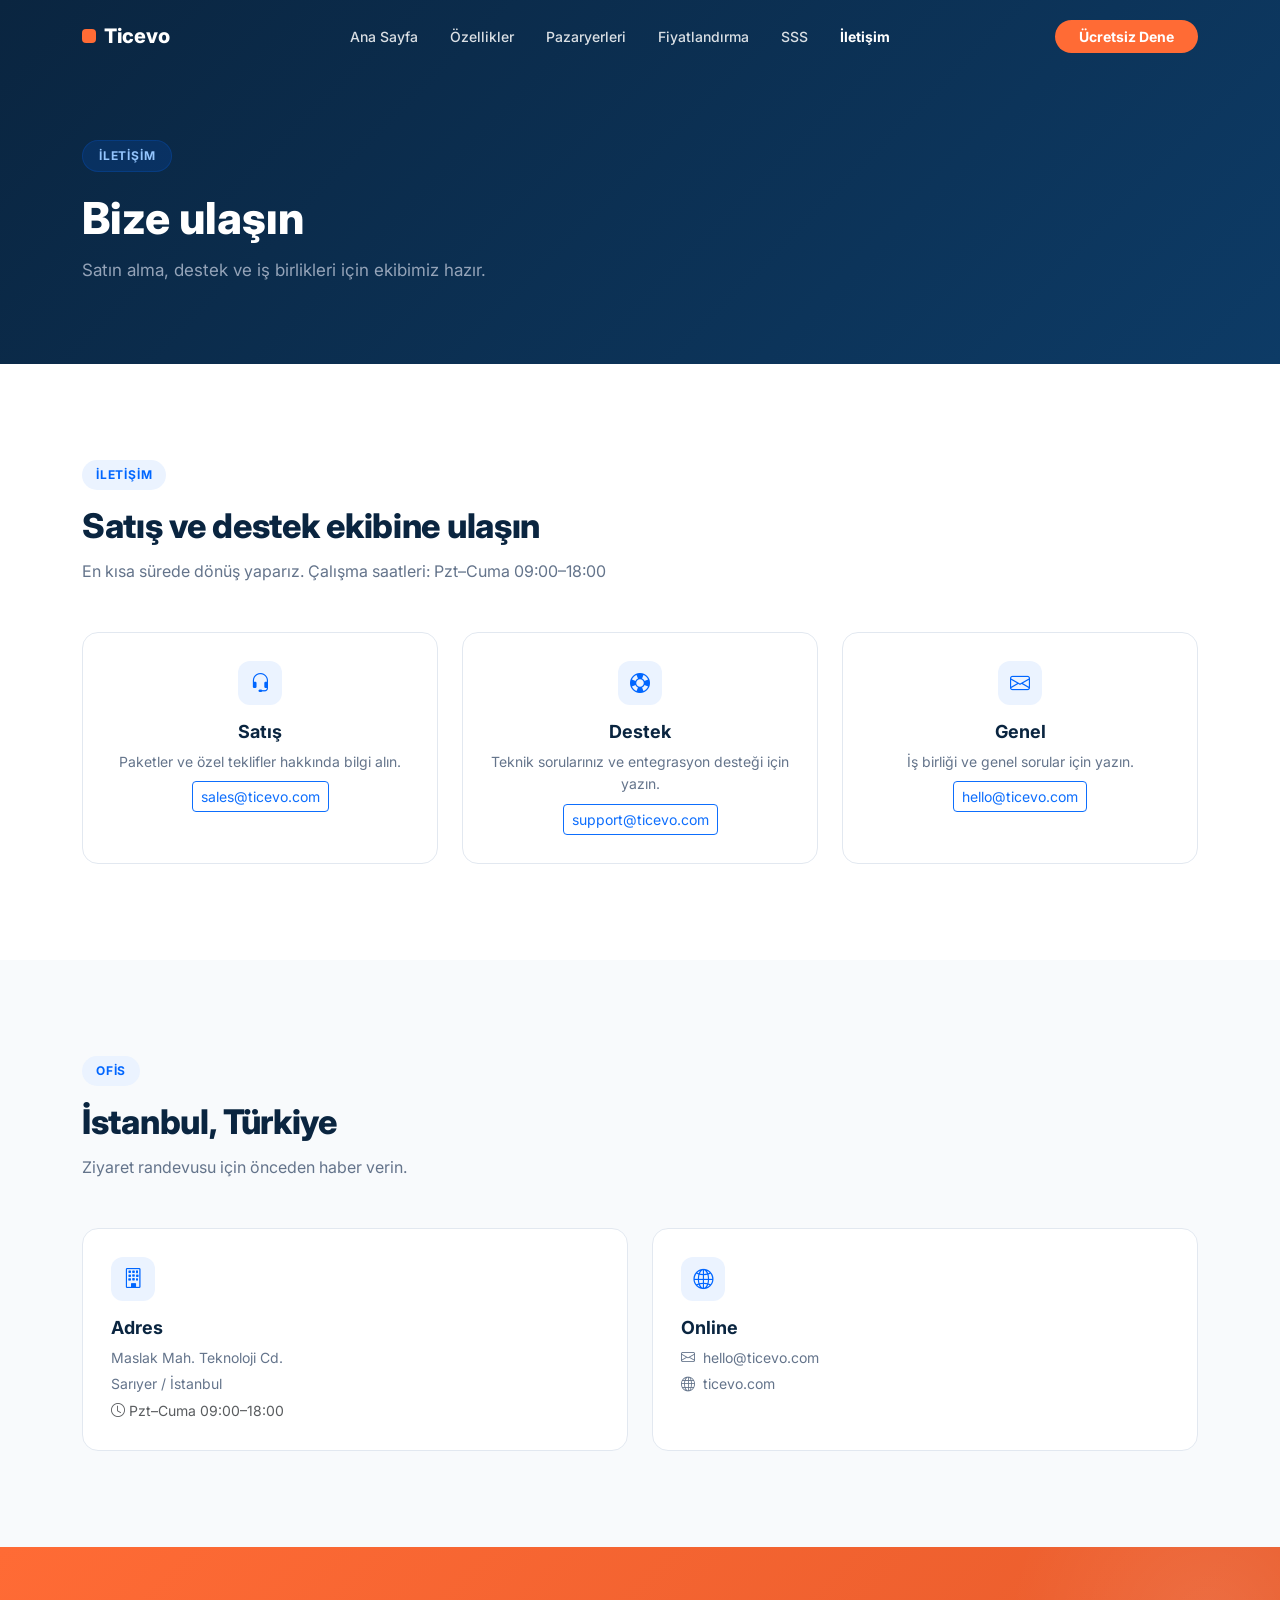
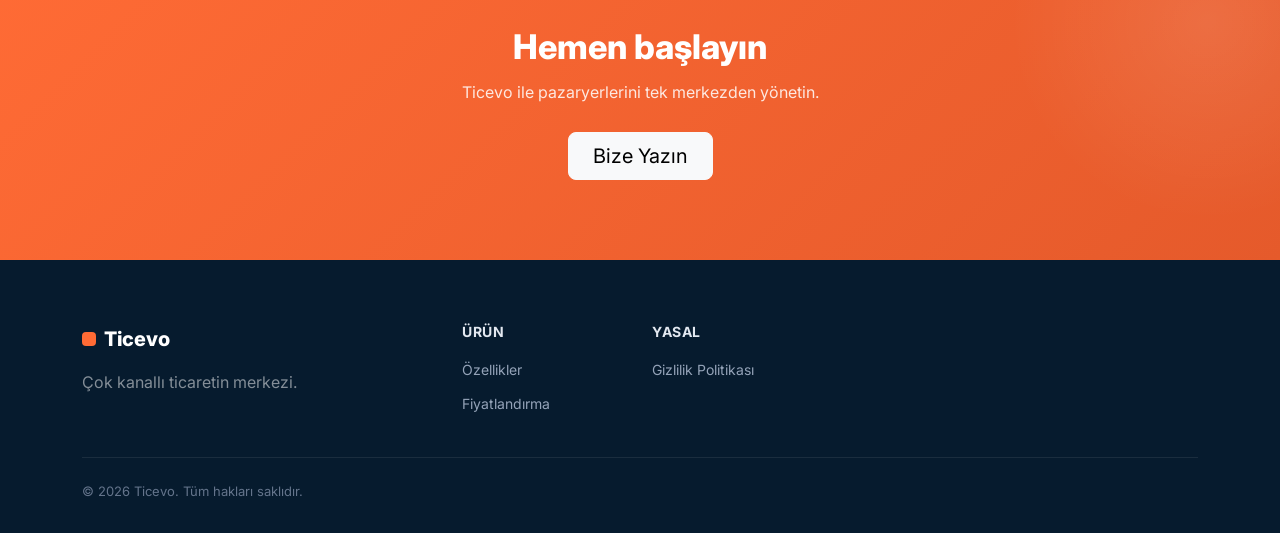
==== contact.html @ 38d77b3b "feat: Ticevo statik landing page sitesi - Ana sayfa (hero, özellikler, entegrasyonlar, fiyatlandırma" ====
<!DOCTYPE html>
<html lang="tr">
<head>
    <meta charset="utf-8" />
    <meta name="viewport" content="width=device-width, initial-scale=1.0" />
    <title>İletişim - Ticevo</title>
    <meta name="description" content="Ticevo satış ve destek ekibine ulaşın." />
    <link rel="canonical" href="https://ticevo.com/contact.html" />
    <link rel="preconnect" href="https://fonts.googleapis.com" />
    <link rel="preconnect" href="https://fonts.gstatic.com" crossorigin />
    <link href="https://fonts.googleapis.com/css2?family=Inter:wght@400;500;600;700;800&display=swap" rel="stylesheet" />
    <link href="https://cdn.jsdelivr.net/npm/bootstrap@5.3.3/dist/css/bootstrap.min.css" rel="stylesheet" />
    <link href="https://cdn.jsdelivr.net/npm/bootstrap-icons@1.11.3/font/bootstrap-icons.min.css" rel="stylesheet" />
    <link href="https://unpkg.com/aos@2.3.4/dist/aos.css" rel="stylesheet" />
    <link rel="stylesheet" href="css/site.css" />
</head>
<body>
    <nav class="navbar navbar-expand-lg fixed-top" id="mainNavbar">
        <div class="container">
            <a class="navbar-brand d-flex align-items-center gap-2" href="/"><span class="logo-mark"></span><span class="logo-text">Ticevo</span></a>
            <button class="navbar-toggler border-0" type="button" data-bs-toggle="collapse" data-bs-target="#navbarNav"><span class="navbar-toggler-icon"></span></button>
            <div class="collapse navbar-collapse" id="navbarNav">
                <ul class="navbar-nav mx-auto gap-1">
                    <li class="nav-item"><a class="nav-link" href="/">Ana Sayfa</a></li>
                    <li class="nav-item"><a class="nav-link" href="features.html">Özellikler</a></li>
                    <li class="nav-item"><a class="nav-link" href="integrations.html">Pazaryerleri</a></li>
                    <li class="nav-item"><a class="nav-link" href="pricing.html">Fiyatlandırma</a></li>
                    <li class="nav-item"><a class="nav-link" href="faq.html">SSS</a></li>
                    <li class="nav-item"><a class="nav-link active" href="contact.html">İletişim</a></li>
                </ul>
                <a class="btn btn-accent rounded-pill px-4 fw-bold" href="contact.html">Ücretsiz Dene</a>
            </div>
        </div>
    </nav>

    <main id="content">
        <section class="page-hero">
            <div class="container" data-aos="fade-up">
                <span class="hero-badge">İLETİŞİM</span>
                <h1>Bize ulaşın</h1>
                <p>Satın alma, destek ve iş birlikleri için ekibimiz hazır.</p>
            </div>
        </section>

        <section class="section">
            <div class="container">
                <span class="section-badge">İLETİŞİM</span>
                <h2 class="section-title">Satış ve destek ekibine ulaşın</h2>
                <p class="section-sub">En kısa sürede dönüş yaparız. Çalışma saatleri: Pzt–Cuma 09:00–18:00</p>
                <div class="row g-4">
                    <div class="col-md-4" data-aos="fade-up">
                        <div class="feature-card text-center">
                            <div class="icon-pill"><i class="bi bi-headset"></i></div>
                            <h3>Satış</h3>
                            <p>Paketler ve özel teklifler hakkında bilgi alın.</p>
                            <a href="mailto:sales@ticevo.com" class="btn btn-sm btn-outline-primary mt-2">sales@ticevo.com</a>
                        </div>
                    </div>
                    <div class="col-md-4" data-aos="fade-up" data-aos-delay="100">
                        <div class="feature-card text-center">
                            <div class="icon-pill"><i class="bi bi-life-preserver"></i></div>
                            <h3>Destek</h3>
                            <p>Teknik sorularınız ve entegrasyon desteği için yazın.</p>
                            <a href="mailto:support@ticevo.com" class="btn btn-sm btn-outline-primary mt-2">support@ticevo.com</a>
                        </div>
                    </div>
                    <div class="col-md-4" data-aos="fade-up" data-aos-delay="200">
                        <div class="feature-card text-center">
                            <div class="icon-pill"><i class="bi bi-envelope"></i></div>
                            <h3>Genel</h3>
                            <p>İş birliği ve genel sorular için yazın.</p>
                            <a href="mailto:hello@ticevo.com" class="btn btn-sm btn-outline-primary mt-2">hello@ticevo.com</a>
                        </div>
                    </div>
                </div>
            </div>
        </section>

        <section class="section section-alt">
            <div class="container">
                <span class="section-badge">OFİS</span>
                <h2 class="section-title">İstanbul, Türkiye</h2>
                <p class="section-sub">Ziyaret randevusu için önceden haber verin.</p>
                <div class="row g-4" data-aos="fade-up">
                    <div class="col-md-6">
                        <div class="feature-card">
                            <div class="icon-pill mb-3"><i class="bi bi-building"></i></div>
                            <h3>Adres</h3>
                            <p class="mb-1">Maslak Mah. Teknoloji Cd.</p>
                            <p class="mb-1">Sarıyer / İstanbul</p>
                            <p class="mb-0 text-muted"><i class="bi bi-clock me-1"></i>Pzt–Cuma 09:00–18:00</p>
                        </div>
                    </div>
                    <div class="col-md-6">
                        <div class="feature-card">
                            <div class="icon-pill mb-3"><i class="bi bi-globe2"></i></div>
                            <h3>Online</h3>
                            <p class="mb-1"><i class="bi bi-envelope me-2"></i>hello@ticevo.com</p>
                            <p class="mb-0"><i class="bi bi-globe me-2"></i>ticevo.com</p>
                        </div>
                    </div>
                </div>
            </div>
        </section>

        <!-- CTA -->
        <section class="cta-section">
            <div class="container text-center" data-aos="fade-up">
                <h2>Hemen başlayın</h2>
                <p>Ticevo ile pazaryerlerini tek merkezden yönetin.</p>
                <a class="btn btn-light btn-lg px-4" href="mailto:hello@ticevo.com">Bize Yazın</a>
            </div>
        </section>
    </main>

    <footer class="site-footer">
        <div class="container">
            <div class="row g-4">
                <div class="col-lg-4 col-md-6">
                    <div class="d-flex align-items-center gap-2 mb-3"><span class="footer-logo-mark"></span><span class="footer-logo-text">Ticevo</span></div>
                    <p class="text-white-50 mb-3">Çok kanallı ticaretin merkezi.</p>
                </div>
                <div class="col-6 col-md-3 col-lg-2">
                    <h6 class="footer-title">Ürün</h6>
                    <ul class="footer-links"><li><a href="features.html">Özellikler</a></li><li><a href="pricing.html">Fiyatlandırma</a></li></ul>
                </div>
                <div class="col-6 col-md-3 col-lg-2">
                    <h6 class="footer-title">Yasal</h6>
                    <ul class="footer-links"><li><a href="privacy.html">Gizlilik Politikası</a></li></ul>
                </div>
            </div>
            <hr class="footer-divider" />
            <div class="footer-bottom">&copy; 2026 Ticevo. Tüm hakları saklıdır.</div>
        </div>
    </footer>

    <script src="https://cdn.jsdelivr.net/npm/bootstrap@5.3.3/dist/js/bootstrap.bundle.min.js"></script>
    <script src="https://unpkg.com/aos@2.3.4/dist/aos.js"></script>
    <script src="js/site.js"></script>
</body>
</html>
---- css/site.css ----
/* ===== Ticevo Landing Page - Modern SaaS Design ===== */

/* --- CSS Variables --- */
:root {
  --brand: #0A2540;
  --brand-dark: #061B2E;
  --accent: #FF6B35;
  --accent-soft: #FFF0EA;
  --accent-hover: #E55A2B;
  --blue: #0066FF;
  --blue-soft: #EBF3FF;
  --cream: #F8FAFC;
  --ivory: #FFFFFF;
  --ink: #0f172a;
  --muted: #64748B;
  --card: #FFFFFF;
  --stroke: #E2E8F0;
  --success: #10B981;
}

/* --- Base --- */
body {
  font-family: 'Inter', system-ui, -apple-system, 'Segoe UI', sans-serif;
  color: var(--ink);
  background: var(--ivory);
}

a {
  color: inherit;
  text-decoration: none;
  transition: color 0.2s;
}

img {
  max-width: 100%;
  display: block;
}

/* --- Navbar --- */
.navbar {
  background: transparent;
  padding: 16px 0;
  transition: background 0.3s, box-shadow 0.3s, padding 0.3s;
}

.navbar.scrolled {
  background: rgba(255, 255, 255, 0.97);
  box-shadow: 0 1px 3px rgba(0, 0, 0, 0.06);
  padding: 10px 0;
}

.logo-mark {
  width: 14px;
  height: 14px;
  border-radius: 4px;
  background: var(--accent);
  display: inline-block;
  flex-shrink: 0;
}

.logo-text {
  font-weight: 800;
  color: var(--brand);
  font-size: 20px;
  letter-spacing: -0.3px;
}

.navbar .nav-link {
  font-size: 14px;
  font-weight: 500;
  color: #374151;
  padding: 8px 14px !important;
  border-radius: 8px;
  transition: color 0.2s, background 0.2s;
}

.navbar .nav-link:hover {
  color: var(--brand);
  background: var(--cream);
}

.navbar .nav-link.active {
  color: var(--brand);
  font-weight: 700;
}

.btn-accent {
  background: var(--accent);
  color: #fff;
  font-size: 14px;
  border: none;
  transition: background 0.2s, transform 0.15s;
}

.btn-accent:hover {
  background: var(--accent-hover);
  color: #fff;
  transform: translateY(-1px);
}

/* Hero on dark bg - make navbar text white */
.navbar:not(.scrolled) .nav-link {
  color: rgba(255, 255, 255, 0.85);
}

.navbar:not(.scrolled) .nav-link:hover {
  color: #fff;
  background: rgba(255, 255, 255, 0.1);
}

.navbar:not(.scrolled) .nav-link.active {
  color: #fff;
  font-weight: 700;
}

.navbar:not(.scrolled) .logo-text {
  color: #fff;
}

.navbar:not(.scrolled) .navbar-toggler-icon {
  filter: invert(1);
}

/* --- Hero Section --- */
.hero {
  background: linear-gradient(135deg, #0A2540 0%, #0D3B66 100%);
  padding: 140px 0 100px;
  color: #fff;
  position: relative;
  overflow: hidden;
}

.hero::after {
  content: '';
  position: absolute;
  top: -50%;
  right: -20%;
  width: 600px;
  height: 600px;
  background: radial-gradient(circle, rgba(0, 102, 255, 0.12) 0%, transparent 70%);
  border-radius: 50%;
  pointer-events: none;
}

.hero-badge {
  display: inline-flex;
  align-items: center;
  gap: 8px;
  background: rgba(0, 102, 255, 0.15);
  color: #93C5FD;
  font-size: 12px;
  font-weight: 700;
  letter-spacing: 0.8px;
  padding: 6px 16px;
  border-radius: 999px;
  margin-bottom: 20px;
  border: 1px solid rgba(0, 102, 255, 0.2);
}

.hero h1 {
  font-size: clamp(36px, 4vw, 52px);
  font-weight: 800;
  line-height: 1.1;
  color: #fff;
  margin-bottom: 16px;
  letter-spacing: -0.5px;
}

.hero-sub {
  color: #94A3B8;
  font-size: 18px;
  line-height: 1.7;
  margin-bottom: 28px;
  max-width: 520px;
}

.hero-trust {
  color: #64748B;
  font-size: 13px;
  margin-top: 16px;
}

.hero-trust span {
  color: #94A3B8;
  font-weight: 500;
}

/* Hero buttons */
.btn-hero-primary {
  background: var(--accent);
  color: #fff;
  padding: 14px 28px;
  border-radius: 999px;
  font-size: 15px;
  font-weight: 700;
  display: inline-flex;
  align-items: center;
  gap: 8px;
  border: none;
  transition: background 0.2s, transform 0.15s;
}

.btn-hero-primary:hover {
  background: var(--accent-hover);
  color: #fff;
  transform: translateY(-2px);
}

.btn-hero-secondary {
  background: rgba(255, 255, 255, 0.1);
  color: #fff;
  padding: 14px 28px;
  border-radius: 999px;
  font-size: 15px;
  font-weight: 600;
  display: inline-flex;
  align-items: center;
  gap: 8px;
  border: 1px solid rgba(255, 255, 255, 0.2);
  transition: background 0.2s;
}

.btn-hero-secondary:hover {
  background: rgba(255, 255, 255, 0.15);
  color: #fff;
}

/* Mock Dashboard Card */
.mock-card {
  background: var(--card);
  border-radius: 20px;
  padding: 20px;
  box-shadow: 0 25px 60px rgba(0, 0, 0, 0.3);
}

.mock-top {
  height: 36px;
  border-radius: 10px;
  background: #F8FAFC;
  display: flex;
  align-items: center;
  gap: 6px;
  padding: 0 14px;
  margin-bottom: 16px;
}

.dot {
  width: 8px;
  height: 8px;
  border-radius: 50%;
  display: inline-block;
}

.dot.orange { background: var(--accent); }
.dot.blue { background: var(--blue); }
.dot.green { background: var(--success); }

.mock-stats {
  display: grid;
  grid-template-columns: repeat(3, 1fr);
  gap: 10px;
  margin-bottom: 14px;
}

.mock-stat {
  background: var(--blue-soft);
  border-radius: 12px;
  padding: 14px;
}

.mock-stat small {
  display: block;
  color: var(--muted);
  font-size: 11px;
  margin-bottom: 2px;
}

.mock-stat strong {
  font-size: 22px;
  font-weight: 800;
  color: var(--brand);
}

.mock-chart {
  height: 100px;
  border-radius: 12px;
  background: linear-gradient(135deg, var(--blue-soft) 0%, #F0F4FF 100%);
  padding: 14px;
  color: var(--muted);
  font-size: 12px;
  display: flex;
  align-items: flex-end;
}

/* --- Stats Strip --- */
.stats-strip {
  background: #fff;
  padding: 48px 0;
  border-bottom: 1px solid var(--stroke);
}

.stat-item {
  text-align: center;
  padding: 16px;
}

.stat-item strong {
  display: block;
  font-size: 32px;
  font-weight: 800;
  color: var(--brand);
  margin-bottom: 4px;
}

.stat-item span {
  color: var(--muted);
  font-size: 14px;
  font-weight: 500;
}

/* --- Sections --- */
.section {
  padding: 96px 0;
}

.section-alt {
  background: var(--cream);
}

.section-badge {
  display: inline-flex;
  align-items: center;
  gap: 6px;
  background: var(--blue-soft);
  color: var(--blue);
  font-size: 12px;
  font-weight: 700;
  letter-spacing: 0.8px;
  padding: 6px 14px;
  border-radius: 999px;
  margin-bottom: 16px;
}

.section-title {
  font-size: 34px;
  font-weight: 800;
  color: var(--brand);
  margin-bottom: 12px;
  letter-spacing: -0.3px;
}

.section-sub {
  color: var(--muted);
  font-size: 16px;
  line-height: 1.6;
  margin-bottom: 48px;
  max-width: 560px;
}

.section-sub.text-center {
  margin-left: auto;
  margin-right: auto;
}

/* --- Feature Cards --- */
.feature-card {
  background: var(--card);
  border-radius: 16px;
  padding: 28px;
  border: 1px solid var(--stroke);
  transition: box-shadow 0.3s, transform 0.3s;
  height: 100%;
}

.feature-card:hover {
  box-shadow: 0 12px 32px rgba(0, 0, 0, 0.06);
  transform: translateY(-4px);
}

.feature-card .icon-pill {
  width: 44px;
  height: 44px;
  border-radius: 12px;
  background: var(--blue-soft);
  display: inline-flex;
  align-items: center;
  justify-content: center;
  color: var(--blue);
  font-size: 20px;
  margin-bottom: 16px;
}

.feature-card h3 {
  font-size: 18px;
  font-weight: 700;
  color: var(--brand);
  margin-bottom: 8px;
}

.feature-card p {
  color: var(--muted);
  font-size: 14px;
  line-height: 1.6;
  margin: 0;
}

/* --- Workflow / Steps --- */
.step-card {
  text-align: center;
  padding: 28px 20px;
  position: relative;
}

.step-number {
  width: 48px;
  height: 48px;
  border-radius: 50%;
  background: linear-gradient(135deg, var(--accent) 0%, var(--accent-hover) 100%);
  color: #fff;
  font-weight: 800;
  font-size: 20px;
  display: inline-flex;
  align-items: center;
  justify-content: center;
  margin-bottom: 16px;
}

.step-card h3 {
  font-size: 17px;
  font-weight: 700;
  color: var(--brand);
  margin-bottom: 8px;
}

.step-card p {
  color: var(--muted);
  font-size: 14px;
  line-height: 1.6;
  margin: 0;
}

/* --- Logo / Integration Cards --- */
.logo-card {
  background: #fff;
  border-radius: 14px;
  border: 1px solid var(--stroke);
  padding: 24px 20px;
  text-align: center;
  font-weight: 700;
  font-size: 15px;
  color: var(--brand);
  transition: box-shadow 0.3s, transform 0.3s;
  display: flex;
  align-items: center;
  justify-content: center;
  gap: 10px;
  min-height: 80px;
}

.logo-card:hover {
  box-shadow: 0 8px 24px rgba(0, 0, 0, 0.06);
  transform: translateY(-2px);
}

.logo-card i {
  font-size: 24px;
}

.logo-card.coming-soon {
  opacity: 0.5;
  background: var(--cream);
}

.coming-soon-badge {
  font-size: 10px;
  font-weight: 600;
  background: var(--accent-soft);
  color: var(--accent);
  padding: 2px 8px;
  border-radius: 999px;
}

/* --- Plan Cards --- */
.plan-card {
  background: var(--card);
  border-radius: 20px;
  padding: 32px 24px;
  border: 1px solid var(--stroke);
  display: flex;
  flex-direction: column;
  height: 100%;
  transition: box-shadow 0.3s, transform 0.3s;
}

.plan-card:hover {
  box-shadow: 0 12px 32px rgba(0, 0, 0, 0.08);
}

.plan-card.featured {
  border: 2px solid var(--accent);
  position: relative;
  transform: scale(1.03);
  box-shadow: 0 16px 40px rgba(255, 107, 53, 0.12);
}

.plan-card.featured:hover {
  transform: scale(1.05);
}

.plan-badge {
  position: absolute;
  top: -12px;
  left: 50%;
  transform: translateX(-50%);
  background: var(--accent);
  color: #fff;
  font-size: 12px;
  font-weight: 700;
  padding: 4px 16px;
  border-radius: 999px;
  white-space: nowrap;
}

.plan-card h3 {
  font-size: 20px;
  font-weight: 700;
  color: var(--brand);
  margin-bottom: 4px;
}

.plan-price {
  font-size: 32px;
  font-weight: 800;
  color: var(--brand);
  margin: 12px 0 4px;
}

.plan-price span {
  font-size: 15px;
  font-weight: 500;
  color: var(--muted);
}

.plan-store-info {
  font-size: 13px;
  font-weight: 600;
  color: var(--accent);
  margin-bottom: 20px;
  padding-bottom: 20px;
  border-bottom: 1px solid var(--stroke);
}

.plan-list {
  list-style: none;
  padding: 0;
  margin: 0 0 24px;
  flex-grow: 1;
}

.plan-list li {
  padding: 6px 0;
  font-size: 14px;
  color: #475569;
  display: flex;
  align-items: center;
  gap: 10px;
}

.plan-list li i {
  color: var(--success);
  font-size: 16px;
  flex-shrink: 0;
}

.plan-cta {
  display: block;
  text-align: center;
  padding: 12px;
  border-radius: 999px;
  font-weight: 700;
  font-size: 14px;
  transition: all 0.2s;
  margin-top: auto;
}

.plan-cta-primary {
  background: var(--accent);
  color: #fff;
}

.plan-cta-primary:hover {
  background: var(--accent-hover);
  color: #fff;
  transform: translateY(-1px);
}

.plan-cta-secondary {
  background: var(--brand);
  color: #fff;
}

.plan-cta-secondary:hover {
  background: #0D3B66;
  color: #fff;
  transform: translateY(-1px);
}

.plan-cta-outline {
  background: transparent;
  color: var(--brand);
  border: 1px solid var(--stroke);
}

.plan-cta-outline:hover {
  background: var(--cream);
  color: var(--brand);
}

/* --- FAQ Accordion --- */
.accordion-item {
  border: 1px solid var(--stroke);
  border-radius: 14px !important;
  margin-bottom: 12px;
  overflow: hidden;
}

.accordion-button {
  font-weight: 600;
  font-size: 15px;
  color: var(--ink);
  background: #fff;
  padding: 18px 24px;
  box-shadow: none !important;
}

.accordion-button:not(.collapsed) {
  background: var(--cream);
  color: var(--brand);
}

.accordion-button::after {
  background-size: 16px;
}

.accordion-body {
  padding: 0 24px 20px;
  color: var(--muted);
  font-size: 14px;
  line-height: 1.7;
}

/* --- CTA Section --- */
.cta-section {
  background: linear-gradient(135deg, var(--accent) 0%, #E55A2B 100%);
  padding: 80px 0;
  color: #fff;
  position: relative;
  overflow: hidden;
}

.cta-section::before {
  content: '';
  position: absolute;
  top: -40%;
  right: -10%;
  width: 400px;
  height: 400px;
  background: radial-gradient(circle, rgba(255, 255, 255, 0.1) 0%, transparent 70%);
  border-radius: 50%;
  pointer-events: none;
}

.cta-section h2 {
  font-size: 34px;
  font-weight: 800;
  color: #fff;
  margin-bottom: 12px;
}

.cta-section p {
  color: rgba(255, 255, 255, 0.85);
  font-size: 16px;
  margin-bottom: 28px;
}

.btn-cta-white {
  background: #fff;
  color: var(--accent);
  padding: 14px 28px;
  border-radius: 999px;
  font-weight: 700;
  font-size: 15px;
  display: inline-flex;
  align-items: center;
  gap: 8px;
  transition: transform 0.2s, box-shadow 0.2s;
}

.btn-cta-white:hover {
  color: var(--accent-hover);
  transform: translateY(-2px);
  box-shadow: 0 8px 20px rgba(0, 0, 0, 0.12);
}

.btn-cta-outline {
  background: transparent;
  color: #fff;
  padding: 14px 28px;
  border-radius: 999px;
  font-weight: 600;
  font-size: 15px;
  display: inline-flex;
  align-items: center;
  gap: 8px;
  border: 1px solid rgba(255, 255, 255, 0.4);
  transition: background 0.2s;
}

.btn-cta-outline:hover {
  background: rgba(255, 255, 255, 0.1);
  color: #fff;
}

/* --- Footer --- */
.site-footer {
  background: var(--brand-dark);
  color: #94A3B8;
  padding: 64px 0 32px;
}

.footer-logo-mark {
  width: 14px;
  height: 14px;
  border-radius: 4px;
  background: var(--accent);
  display: inline-block;
  flex-shrink: 0;
}

.footer-logo-text {
  font-weight: 800;
  color: #fff;
  font-size: 20px;
  letter-spacing: -0.3px;
}

.footer-title {
  font-weight: 700;
  color: #E2E8F0;
  font-size: 14px;
  margin-bottom: 16px;
  text-transform: uppercase;
  letter-spacing: 0.5px;
}

.footer-links {
  list-style: none;
  padding: 0;
  margin: 0;
}

.footer-links li {
  margin-bottom: 10px;
}

.footer-links a {
  color: #94A3B8;
  font-size: 14px;
  transition: color 0.2s;
}

.footer-links a:hover {
  color: #fff;
}

.footer-social {
  width: 36px;
  height: 36px;
  border-radius: 8px;
  background: rgba(255, 255, 255, 0.06);
  display: inline-flex;
  align-items: center;
  justify-content: center;
  color: #94A3B8;
  font-size: 16px;
  transition: background 0.2s, color 0.2s;
}

.footer-social:hover {
  background: rgba(255, 255, 255, 0.12);
  color: #fff;
}

.footer-divider {
  border: none;
  height: 1px;
  background: rgba(255, 255, 255, 0.08);
  margin: 32px 0 24px;
  opacity: 1;
}

.footer-bottom {
  color: #64748B;
  font-size: 13px;
}

/* --- Contact Cards --- */
.contact-card {
  background: var(--card);
  border-radius: 16px;
  padding: 32px;
  border: 1px solid var(--stroke);
  text-align: center;
  height: 100%;
  transition: box-shadow 0.3s;
}

.contact-card:hover {
  box-shadow: 0 8px 24px rgba(0, 0, 0, 0.06);
}

.contact-card .icon-wrap {
  width: 56px;
  height: 56px;
  border-radius: 14px;
  background: var(--blue-soft);
  display: inline-flex;
  align-items: center;
  justify-content: center;
  color: var(--blue);
  font-size: 24px;
  margin-bottom: 16px;
}

.contact-card h3 {
  font-size: 18px;
  font-weight: 700;
  color: var(--brand);
  margin-bottom: 8px;
}

.contact-card p {
  color: var(--muted);
  font-size: 14px;
  margin: 0;
}

/* --- Page Hero (inner pages) --- */
.page-hero {
  background: linear-gradient(135deg, #0A2540 0%, #0D3B66 100%);
  padding: 140px 0 64px;
  color: #fff;
}

.page-hero h1 {
  font-size: clamp(32px, 3.5vw, 44px);
  font-weight: 800;
  color: #fff;
  margin-bottom: 12px;
}

.page-hero p {
  color: #94A3B8;
  font-size: 17px;
  line-height: 1.6;
  max-width: 560px;
}

/* --- Privacy Page --- */
.privacy-content h2 {
  font-size: 22px;
  font-weight: 700;
  color: var(--brand);
  margin-top: 32px;
  margin-bottom: 12px;
}

.privacy-content h3 {
  font-size: 18px;
  font-weight: 600;
  color: var(--ink);
  margin-top: 24px;
  margin-bottom: 8px;
}

.privacy-content p,
.privacy-content li {
  color: var(--muted);
  font-size: 15px;
  line-height: 1.8;
}

.privacy-content ul {
  padding-left: 20px;
}

/* --- Utility Colors --- */
.text-accent { color: var(--accent) !important; }
.text-blue { color: var(--blue) !important; }

/* --- Responsive --- */
@media (max-width: 991.98px) {
  .hero {
    padding: 120px 0 60px;
  }

  .page-hero {
    padding: 120px 0 48px;
  }

  .navbar-collapse {
    background: #fff;
    border-radius: 16px;
    padding: 16px;
    margin-top: 12px;
    box-shadow: 0 12px 32px rgba(0, 0, 0, 0.1);
  }

  .navbar-collapse .nav-link {
    color: #374151 !important;
  }

  .navbar-collapse .nav-link:hover,
  .navbar-collapse .nav-link.active {
    color: var(--brand) !important;
    background: var(--cream) !important;
  }

  .navbar-collapse .btn-accent {
    margin-top: 8px;
    width: 100%;
    text-align: center;
  }

  .plan-card.featured {
    transform: none;
  }

  .plan-card.featured:hover {
    transform: translateY(-4px);
  }

  .section {
    padding: 64px 0;
  }
}

@media (max-width: 767.98px) {
  .hero h1 {
    font-size: 32px;
  }

  .section-title {
    font-size: 28px;
  }

  .hero-sub {
    font-size: 16px;
  }

  .stat-item strong {
    font-size: 26px;
  }

  .cta-section h2 {
    font-size: 28px;
  }
}
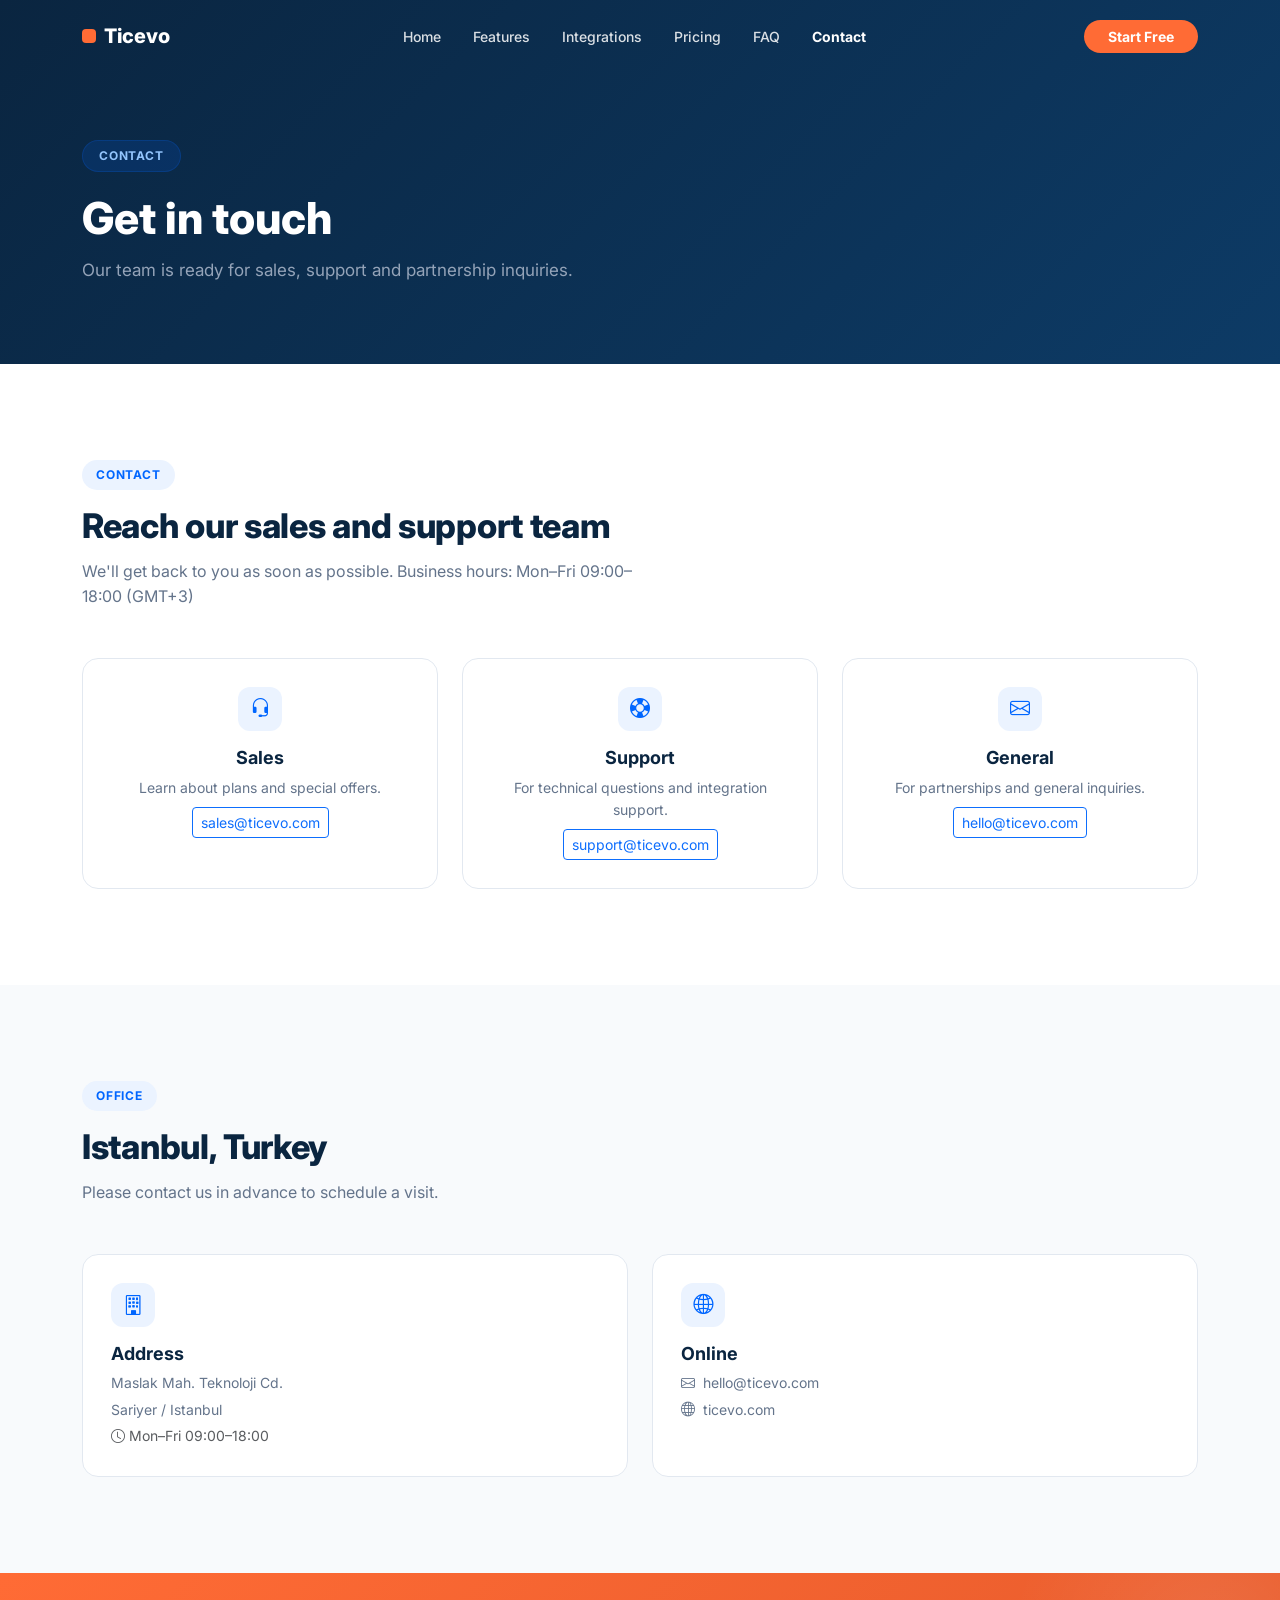
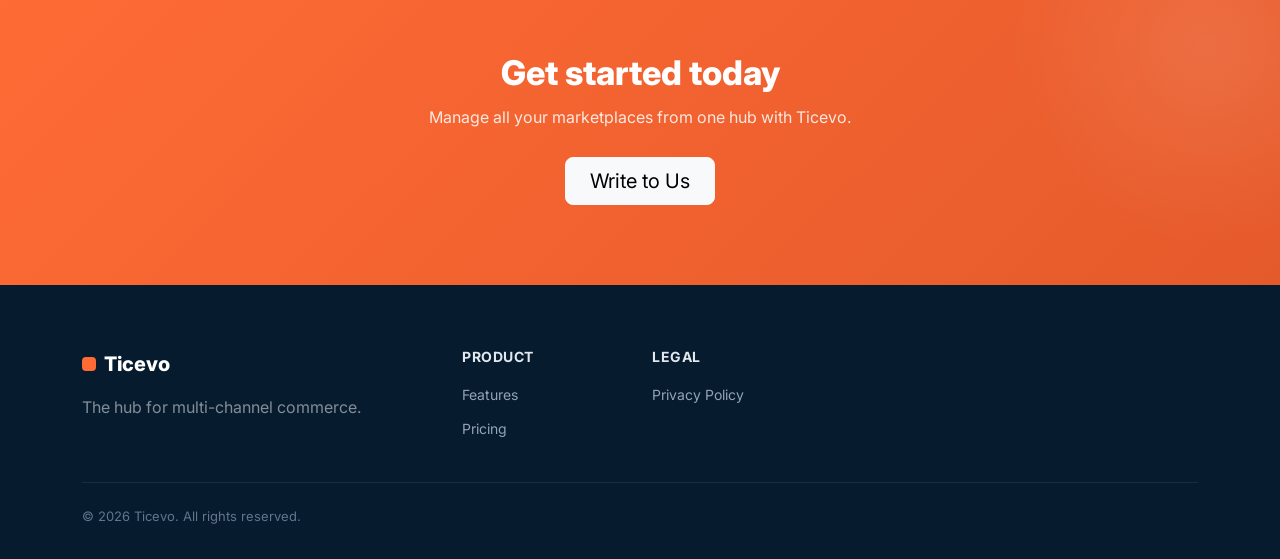
==== commit 07334c11: "translate all pages from Turkish to English for Amazon SP-API review Co-Authored-By: Claude Opus 4.6" ====
--- a/contact.html
+++ b/contact.html
@@ -1,10 +1,10 @@
 <!DOCTYPE html>
-<html lang="tr">
+<html lang="en">
 <head>
     <meta charset="utf-8" />
     <meta name="viewport" content="width=device-width, initial-scale=1.0" />
-    <title>İletişim - Ticevo</title>
-    <meta name="description" content="Ticevo satış ve destek ekibine ulaşın." />
+    <title>Contact - Ticevo</title>
+    <meta name="description" content="Reach out to the Ticevo sales and support team." />
     <link rel="canonical" href="https://ticevo.com/contact.html" />
     <link rel="preconnect" href="https://fonts.googleapis.com" />
     <link rel="preconnect" href="https://fonts.gstatic.com" crossorigin />
@@ -21,14 +21,14 @@
             <button class="navbar-toggler border-0" type="button" data-bs-toggle="collapse" data-bs-target="#navbarNav"><span class="navbar-toggler-icon"></span></button>
             <div class="collapse navbar-collapse" id="navbarNav">
                 <ul class="navbar-nav mx-auto gap-1">
-                    <li class="nav-item"><a class="nav-link" href="/">Ana Sayfa</a></li>
-                    <li class="nav-item"><a class="nav-link" href="features.html">Özellikler</a></li>
-                    <li class="nav-item"><a class="nav-link" href="integrations.html">Pazaryerleri</a></li>
-                    <li class="nav-item"><a class="nav-link" href="pricing.html">Fiyatlandırma</a></li>
-                    <li class="nav-item"><a class="nav-link" href="faq.html">SSS</a></li>
-                    <li class="nav-item"><a class="nav-link active" href="contact.html">İletişim</a></li>
+                    <li class="nav-item"><a class="nav-link" href="/">Home</a></li>
+                    <li class="nav-item"><a class="nav-link" href="features.html">Features</a></li>
+                    <li class="nav-item"><a class="nav-link" href="integrations.html">Integrations</a></li>
+                    <li class="nav-item"><a class="nav-link" href="pricing.html">Pricing</a></li>
+                    <li class="nav-item"><a class="nav-link" href="faq.html">FAQ</a></li>
+                    <li class="nav-item"><a class="nav-link active" href="contact.html">Contact</a></li>
                 </ul>
-                <a class="btn btn-accent rounded-pill px-4 fw-bold" href="contact.html">Ücretsiz Dene</a>
+                <a class="btn btn-accent rounded-pill px-4 fw-bold" href="contact.html">Start Free</a>
             </div>
         </div>
     </nav>
@@ -36,39 +36,39 @@
     <main id="content">
         <section class="page-hero">
             <div class="container" data-aos="fade-up">
-                <span class="hero-badge">İLETİŞİM</span>
-                <h1>Bize ulaşın</h1>
-                <p>Satın alma, destek ve iş birlikleri için ekibimiz hazır.</p>
+                <span class="hero-badge">CONTACT</span>
+                <h1>Get in touch</h1>
+                <p>Our team is ready for sales, support and partnership inquiries.</p>
             </div>
         </section>
 
         <section class="section">
             <div class="container">
-                <span class="section-badge">İLETİŞİM</span>
-                <h2 class="section-title">Satış ve destek ekibine ulaşın</h2>
-                <p class="section-sub">En kısa sürede dönüş yaparız. Çalışma saatleri: Pzt–Cuma 09:00–18:00</p>
+                <span class="section-badge">CONTACT</span>
+                <h2 class="section-title">Reach our sales and support team</h2>
+                <p class="section-sub">We'll get back to you as soon as possible. Business hours: Mon&ndash;Fri 09:00&ndash;18:00 (GMT+3)</p>
                 <div class="row g-4">
                     <div class="col-md-4" data-aos="fade-up">
                         <div class="feature-card text-center">
                             <div class="icon-pill"><i class="bi bi-headset"></i></div>
-                            <h3>Satış</h3>
-                            <p>Paketler ve özel teklifler hakkında bilgi alın.</p>
+                            <h3>Sales</h3>
+                            <p>Learn about plans and special offers.</p>
                             <a href="mailto:sales@ticevo.com" class="btn btn-sm btn-outline-primary mt-2">sales@ticevo.com</a>
                         </div>
                     </div>
                     <div class="col-md-4" data-aos="fade-up" data-aos-delay="100">
                         <div class="feature-card text-center">
                             <div class="icon-pill"><i class="bi bi-life-preserver"></i></div>
-                            <h3>Destek</h3>
-                            <p>Teknik sorularınız ve entegrasyon desteği için yazın.</p>
+                            <h3>Support</h3>
+                            <p>For technical questions and integration support.</p>
                             <a href="mailto:support@ticevo.com" class="btn btn-sm btn-outline-primary mt-2">support@ticevo.com</a>
                         </div>
                     </div>
                     <div class="col-md-4" data-aos="fade-up" data-aos-delay="200">
                         <div class="feature-card text-center">
                             <div class="icon-pill"><i class="bi bi-envelope"></i></div>
-                            <h3>Genel</h3>
-                            <p>İş birliği ve genel sorular için yazın.</p>
+                            <h3>General</h3>
+                            <p>For partnerships and general inquiries.</p>
                             <a href="mailto:hello@ticevo.com" class="btn btn-sm btn-outline-primary mt-2">hello@ticevo.com</a>
                         </div>
                     </div>
@@ -78,17 +78,17 @@
 
         <section class="section section-alt">
             <div class="container">
-                <span class="section-badge">OFİS</span>
-                <h2 class="section-title">İstanbul, Türkiye</h2>
-                <p class="section-sub">Ziyaret randevusu için önceden haber verin.</p>
+                <span class="section-badge">OFFICE</span>
+                <h2 class="section-title">Istanbul, Turkey</h2>
+                <p class="section-sub">Please contact us in advance to schedule a visit.</p>
                 <div class="row g-4" data-aos="fade-up">
                     <div class="col-md-6">
                         <div class="feature-card">
                             <div class="icon-pill mb-3"><i class="bi bi-building"></i></div>
-                            <h3>Adres</h3>
+                            <h3>Address</h3>
                             <p class="mb-1">Maslak Mah. Teknoloji Cd.</p>
-                            <p class="mb-1">Sarıyer / İstanbul</p>
-                            <p class="mb-0 text-muted"><i class="bi bi-clock me-1"></i>Pzt–Cuma 09:00–18:00</p>
+                            <p class="mb-1">Sariyer / Istanbul</p>
+                            <p class="mb-0 text-muted"><i class="bi bi-clock me-1"></i>Mon&ndash;Fri 09:00&ndash;18:00</p>
                         </div>
                     </div>
                     <div class="col-md-6">
@@ -106,9 +106,9 @@
         <!-- CTA -->
         <section class="cta-section">
             <div class="container text-center" data-aos="fade-up">
-                <h2>Hemen başlayın</h2>
-                <p>Ticevo ile pazaryerlerini tek merkezden yönetin.</p>
-                <a class="btn btn-light btn-lg px-4" href="mailto:hello@ticevo.com">Bize Yazın</a>
+                <h2>Get started today</h2>
+                <p>Manage all your marketplaces from one hub with Ticevo.</p>
+                <a class="btn btn-light btn-lg px-4" href="mailto:hello@ticevo.com">Write to Us</a>
             </div>
         </section>
     </main>
@@ -118,19 +118,19 @@
             <div class="row g-4">
                 <div class="col-lg-4 col-md-6">
                     <div class="d-flex align-items-center gap-2 mb-3"><span class="footer-logo-mark"></span><span class="footer-logo-text">Ticevo</span></div>
-                    <p class="text-white-50 mb-3">Çok kanallı ticaretin merkezi.</p>
+                    <p class="text-white-50 mb-3">The hub for multi-channel commerce.</p>
                 </div>
                 <div class="col-6 col-md-3 col-lg-2">
-                    <h6 class="footer-title">Ürün</h6>
-                    <ul class="footer-links"><li><a href="features.html">Özellikler</a></li><li><a href="pricing.html">Fiyatlandırma</a></li></ul>
+                    <h6 class="footer-title">Product</h6>
+                    <ul class="footer-links"><li><a href="features.html">Features</a></li><li><a href="pricing.html">Pricing</a></li></ul>
                 </div>
                 <div class="col-6 col-md-3 col-lg-2">
-                    <h6 class="footer-title">Yasal</h6>
-                    <ul class="footer-links"><li><a href="privacy.html">Gizlilik Politikası</a></li></ul>
+                    <h6 class="footer-title">Legal</h6>
+                    <ul class="footer-links"><li><a href="privacy.html">Privacy Policy</a></li></ul>
                 </div>
             </div>
             <hr class="footer-divider" />
-            <div class="footer-bottom">&copy; 2026 Ticevo. Tüm hakları saklıdır.</div>
+            <div class="footer-bottom">&copy; 2026 Ticevo. All rights reserved.</div>
         </div>
     </footer>
 
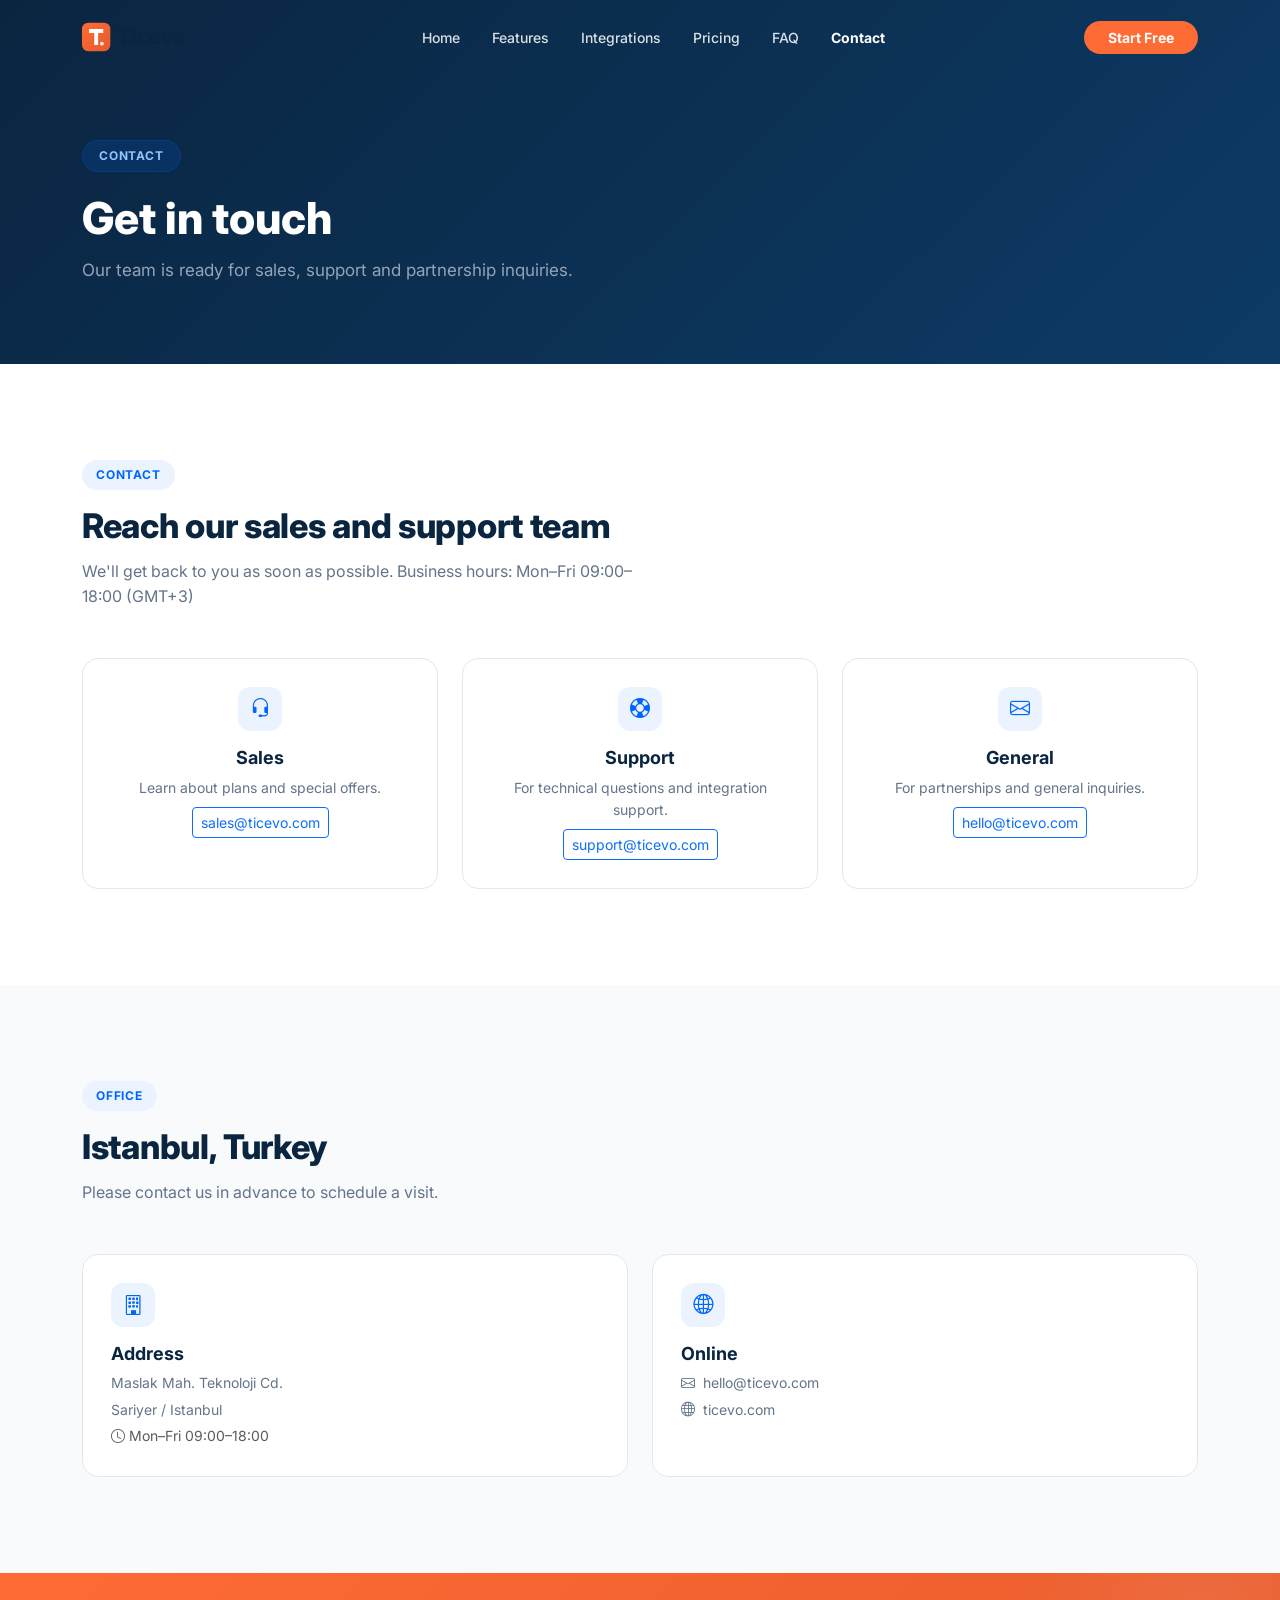
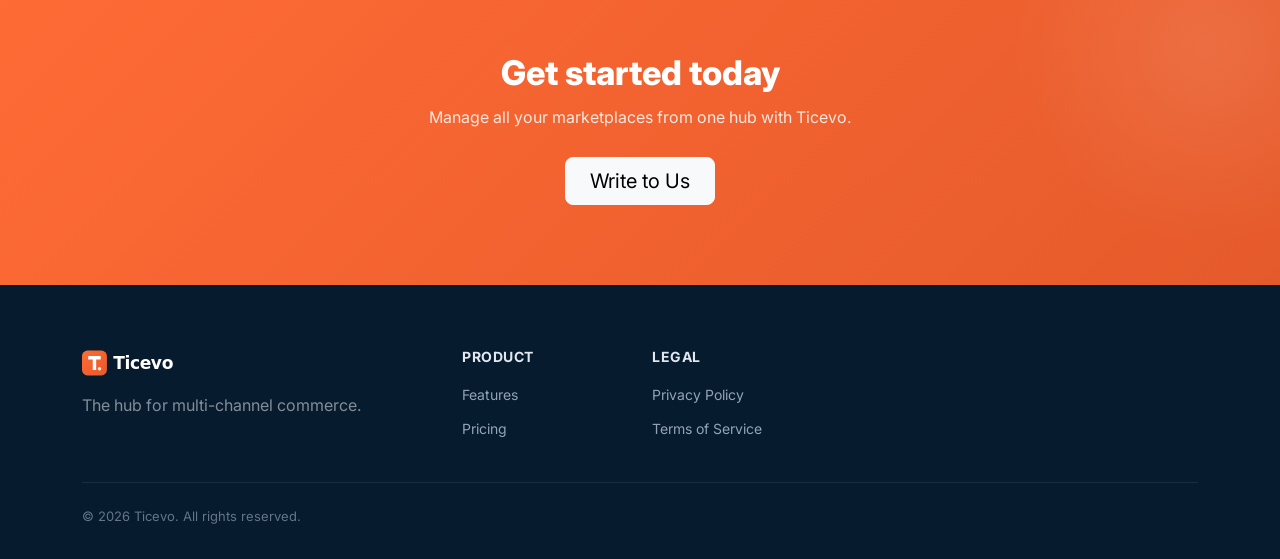
==== commit faa71729: "add Terms of Service page, SVG logos, update all footers - terms.html: comprehensive ToS with Amazon" ====
--- a/contact.html
+++ b/contact.html
@@ -5,6 +5,10 @@
     <meta name="viewport" content="width=device-width, initial-scale=1.0" />
     <title>Contact - Ticevo</title>
     <meta name="description" content="Reach out to the Ticevo sales and support team." />
+    <link rel="icon" href="/favicon.ico" sizes="32x32" />
+    <link rel="icon" href="/favicon.svg" type="image/svg+xml" />
+    <link rel="apple-touch-icon" href="/apple-touch-icon.png" />
+    <link rel="manifest" href="/site.webmanifest" />
     <link rel="canonical" href="https://ticevo.com/contact.html" />
     <link rel="preconnect" href="https://fonts.googleapis.com" />
     <link rel="preconnect" href="https://fonts.gstatic.com" crossorigin />
@@ -17,7 +21,7 @@
 <body>
     <nav class="navbar navbar-expand-lg fixed-top" id="mainNavbar">
         <div class="container">
-            <a class="navbar-brand d-flex align-items-center gap-2" href="/"><span class="logo-mark"></span><span class="logo-text">Ticevo</span></a>
+            <a class="navbar-brand d-flex align-items-center gap-2" href="/"><img src="/logo.svg" alt="Ticevo" class="navbar-logo" height="32"></a>
             <button class="navbar-toggler border-0" type="button" data-bs-toggle="collapse" data-bs-target="#navbarNav"><span class="navbar-toggler-icon"></span></button>
             <div class="collapse navbar-collapse" id="navbarNav">
                 <ul class="navbar-nav mx-auto gap-1">
@@ -117,7 +121,7 @@
         <div class="container">
             <div class="row g-4">
                 <div class="col-lg-4 col-md-6">
-                    <div class="d-flex align-items-center gap-2 mb-3"><span class="footer-logo-mark"></span><span class="footer-logo-text">Ticevo</span></div>
+                    <div class="d-flex align-items-center gap-2 mb-3"><img src="/logo-white.svg" alt="Ticevo" class="footer-logo" height="28"></div>
                     <p class="text-white-50 mb-3">The hub for multi-channel commerce.</p>
                 </div>
                 <div class="col-6 col-md-3 col-lg-2">
@@ -126,7 +130,7 @@
                 </div>
                 <div class="col-6 col-md-3 col-lg-2">
                     <h6 class="footer-title">Legal</h6>
-                    <ul class="footer-links"><li><a href="privacy.html">Privacy Policy</a></li></ul>
+                    <ul class="footer-links"><li><a href="privacy.html">Privacy Policy</a></li><li><a href="terms.html">Terms of Service</a></li></ul>
                 </div>
             </div>
             <hr class="footer-divider" />
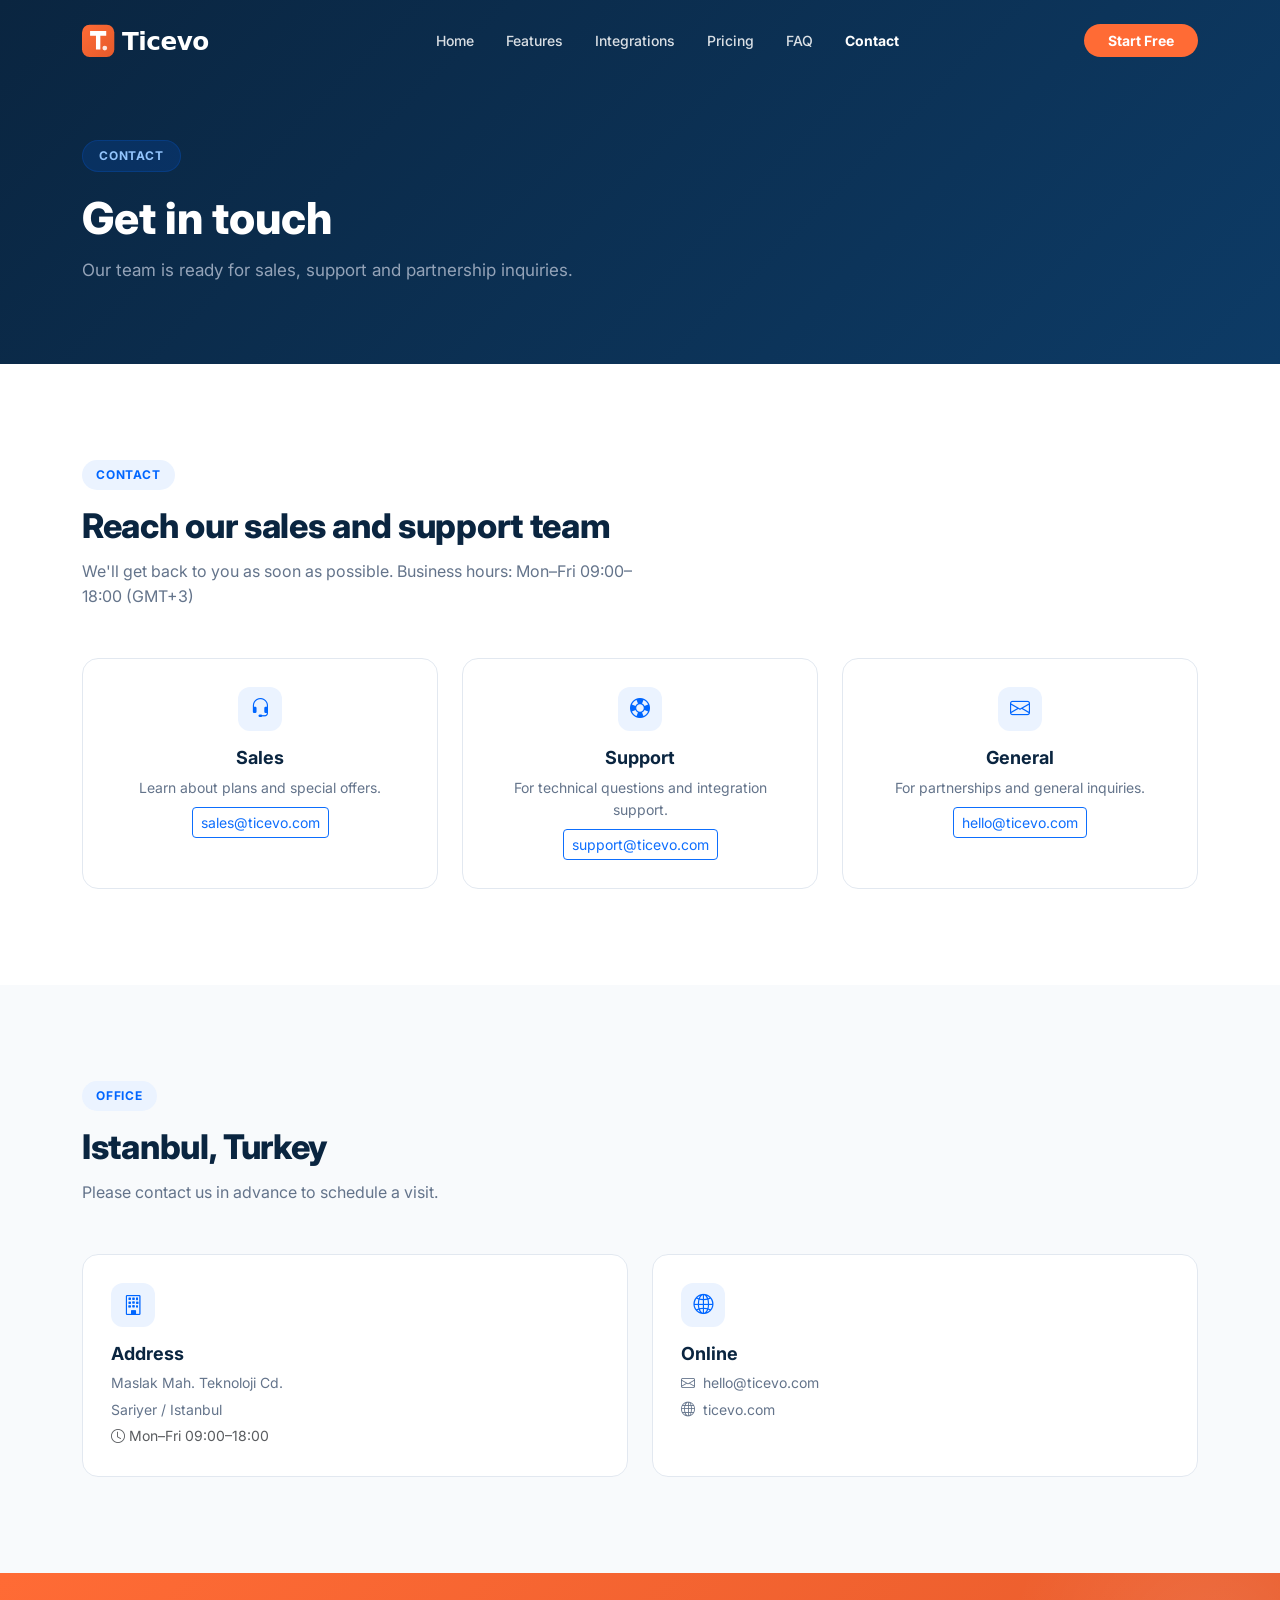
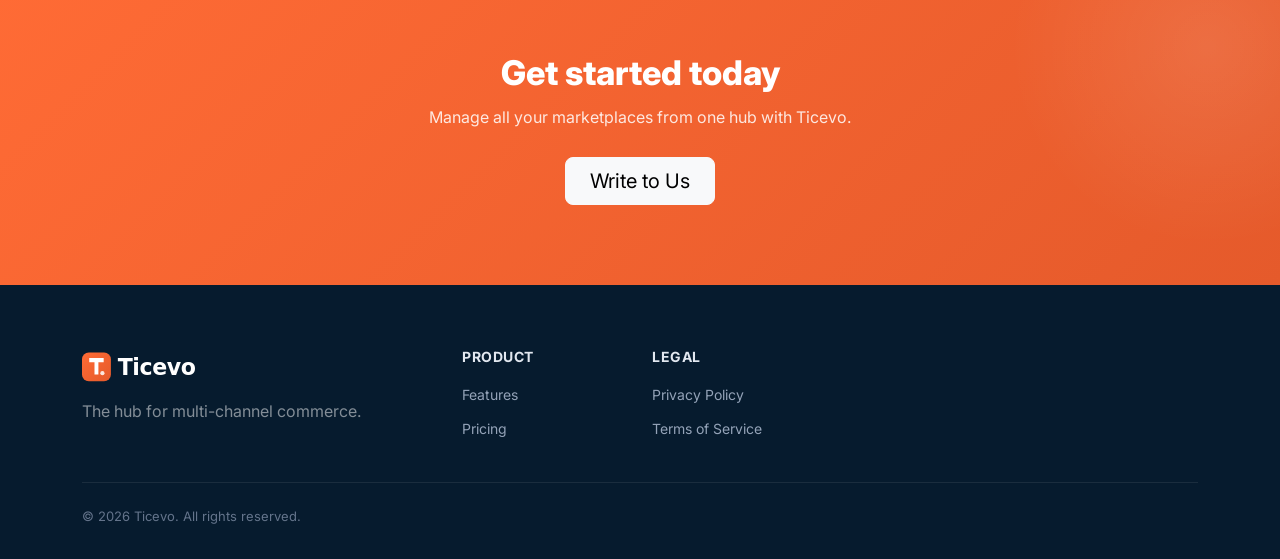
==== commit 5360feb4: "fix: navbar logo white by default, dark on scroll, bigger size - Logo starts white on transparent na" ====
--- a/contact.html
+++ b/contact.html
@@ -21,7 +21,7 @@
 <body>
     <nav class="navbar navbar-expand-lg fixed-top" id="mainNavbar">
         <div class="container">
-            <a class="navbar-brand d-flex align-items-center gap-2" href="/"><img src="/logo.svg" alt="Ticevo" class="navbar-logo" height="32"></a>
+            <a class="navbar-brand d-flex align-items-center gap-2" href="/"><img src="/logo-white.svg" alt="Ticevo" class="navbar-logo" id="navbarLogo" height="38"></a>
             <button class="navbar-toggler border-0" type="button" data-bs-toggle="collapse" data-bs-target="#navbarNav"><span class="navbar-toggler-icon"></span></button>
             <div class="collapse navbar-collapse" id="navbarNav">
                 <ul class="navbar-nav mx-auto gap-1">
@@ -121,7 +121,7 @@
         <div class="container">
             <div class="row g-4">
                 <div class="col-lg-4 col-md-6">
-                    <div class="d-flex align-items-center gap-2 mb-3"><img src="/logo-white.svg" alt="Ticevo" class="footer-logo" height="28"></div>
+                    <div class="d-flex align-items-center gap-2 mb-3"><img src="/logo-white.svg" alt="Ticevo" class="footer-logo" height="34"></div>
                     <p class="text-white-50 mb-3">The hub for multi-channel commerce.</p>
                 </div>
                 <div class="col-6 col-md-3 col-lg-2">
--- a/css/site.css
+++ b/css/site.css
@@ -49,39 +49,42 @@
   padding: 10px 0;
 }
 
-.logo-mark {
-  width: 14px;
-  height: 14px;
-  border-radius: 4px;
-  background: var(--accent);
-  display: inline-block;
-  flex-shrink: 0;
-}
-
-.logo-text {
-  font-weight: 800;
-  color: var(--brand);
-  font-size: 20px;
-  letter-spacing: -0.3px;
-}
-
+.navbar-logo {
+  transition: opacity 0.3s;
+}
+
+/* Default: transparent navbar = white links */
 .navbar .nav-link {
   font-size: 14px;
   font-weight: 500;
-  color: #374151;
+  color: rgba(255, 255, 255, 0.85);
   padding: 8px 14px !important;
   border-radius: 8px;
   transition: color 0.2s, background 0.2s;
 }
 
 .navbar .nav-link:hover {
+  color: #fff;
+  background: rgba(255, 255, 255, 0.1);
+}
+
+.navbar .nav-link.active {
+  color: #fff;
+  font-weight: 700;
+}
+
+/* Scrolled: white navbar = dark links */
+.navbar.scrolled .nav-link {
+  color: #374151;
+}
+
+.navbar.scrolled .nav-link:hover {
   color: var(--brand);
   background: var(--cream);
 }
 
-.navbar .nav-link.active {
-  color: var(--brand);
-  font-weight: 700;
+.navbar.scrolled .nav-link.active {
+  color: var(--brand);
 }
 
 .btn-accent {
@@ -98,27 +101,13 @@
   transform: translateY(-1px);
 }
 
-/* Hero on dark bg - make navbar text white */
-.navbar:not(.scrolled) .nav-link {
-  color: rgba(255, 255, 255, 0.85);
-}
-
-.navbar:not(.scrolled) .nav-link:hover {
-  color: #fff;
-  background: rgba(255, 255, 255, 0.1);
-}
-
-.navbar:not(.scrolled) .nav-link.active {
-  color: #fff;
-  font-weight: 700;
-}
-
-.navbar:not(.scrolled) .logo-text {
-  color: #fff;
-}
-
-.navbar:not(.scrolled) .navbar-toggler-icon {
+/* Navbar toggler icon: white on transparent, dark on scrolled */
+.navbar .navbar-toggler-icon {
   filter: invert(1);
+}
+
+.navbar.scrolled .navbar-toggler-icon {
+  filter: none;
 }
 
 /* --- Hero Section --- */
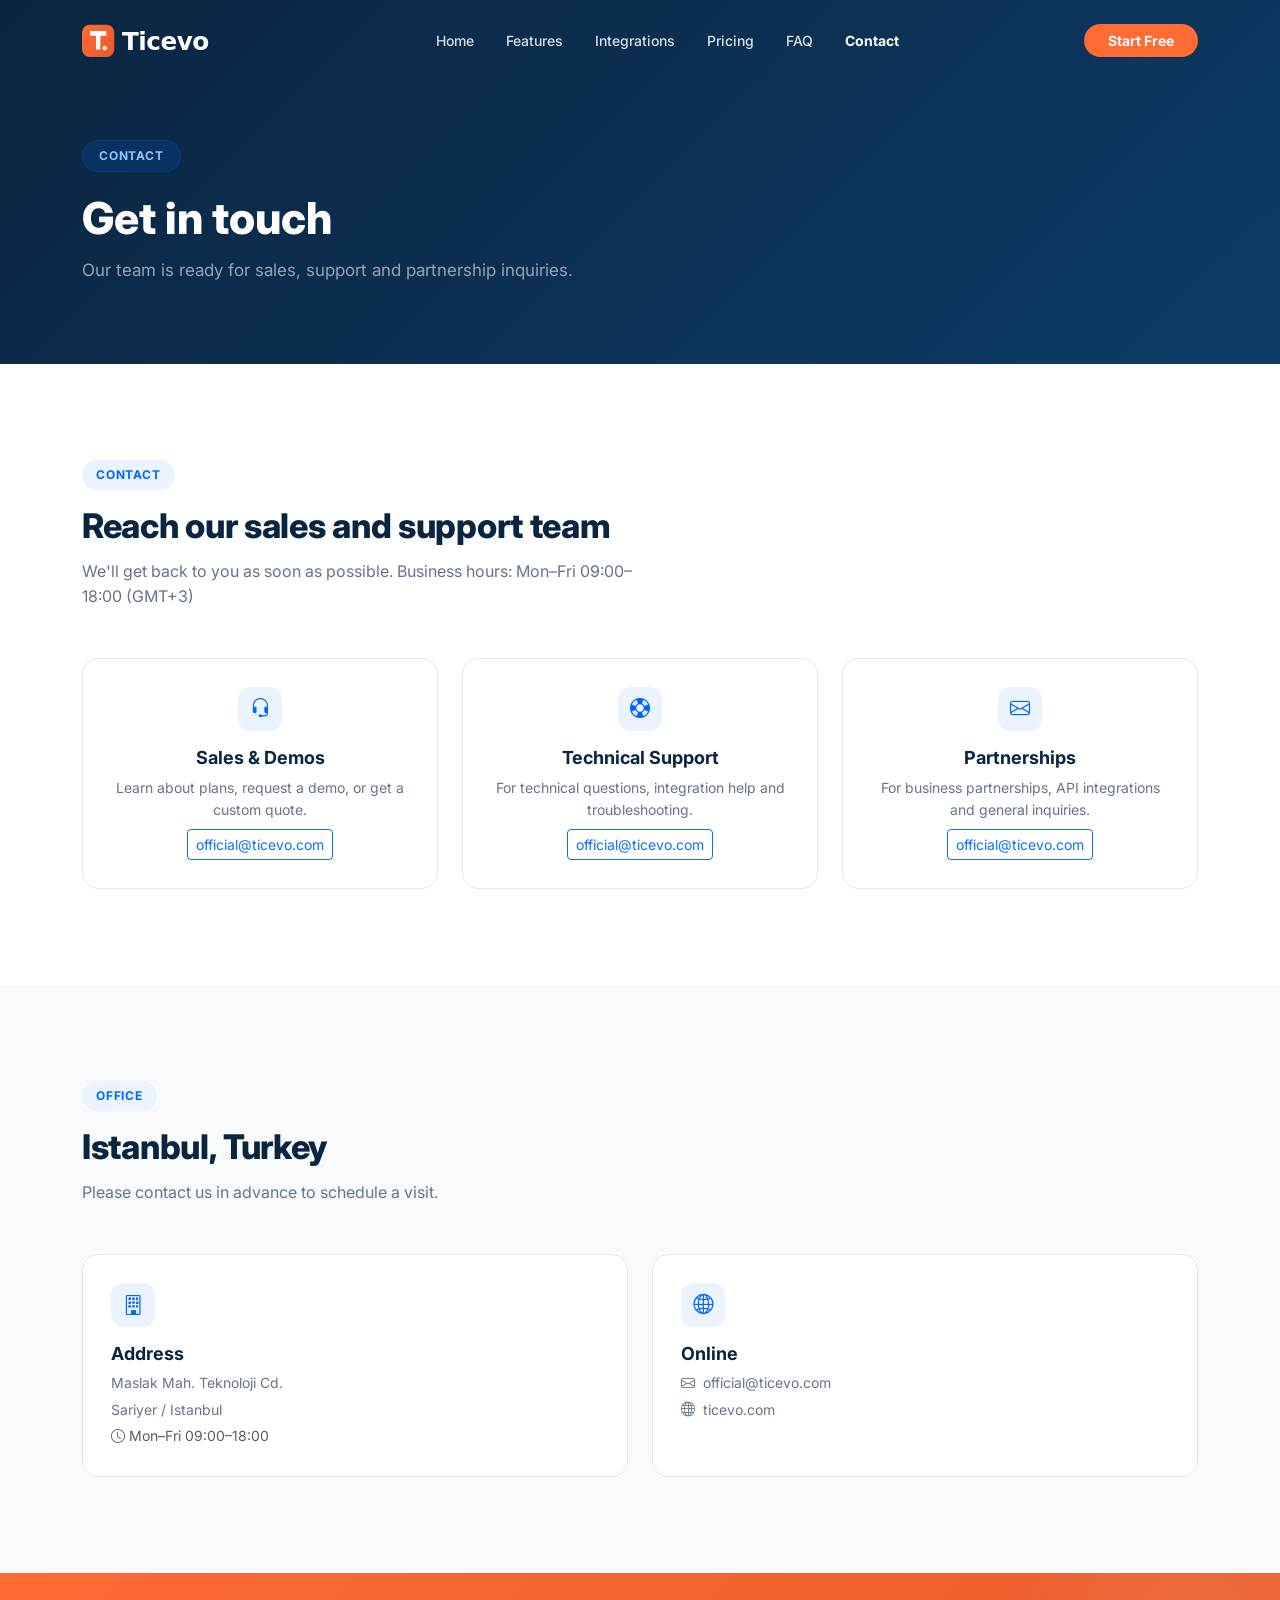
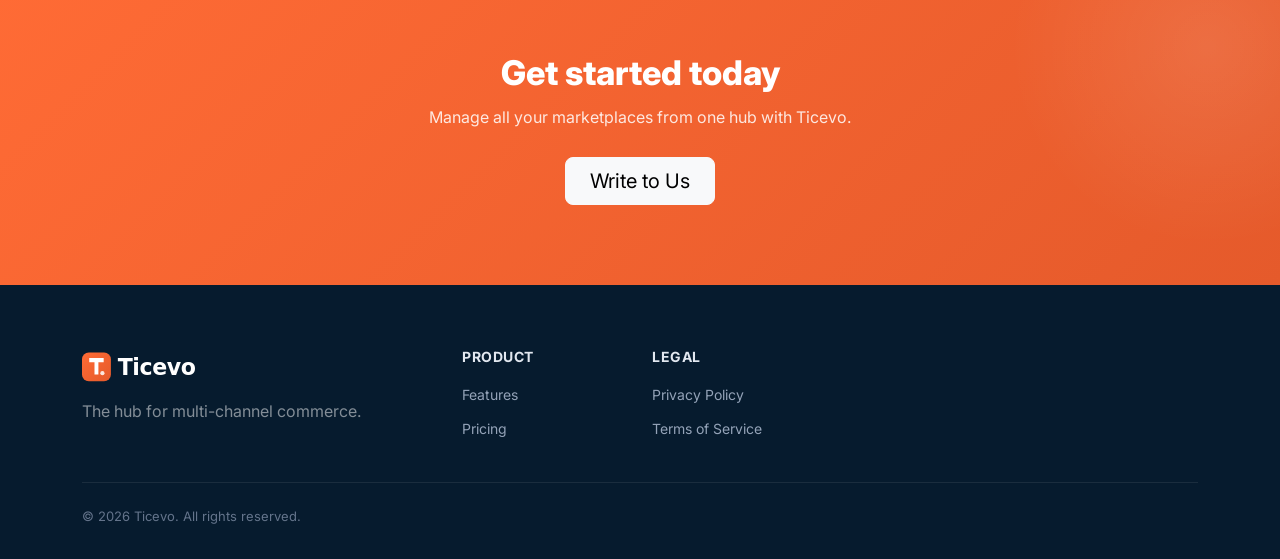
==== commit 63ffea67: "update all emails to official@ticevo.com, finalize for Amazon SP-API - All contact emails unified to" ====
--- a/contact.html
+++ b/contact.html
@@ -55,25 +55,25 @@
                     <div class="col-md-4" data-aos="fade-up">
                         <div class="feature-card text-center">
                             <div class="icon-pill"><i class="bi bi-headset"></i></div>
-                            <h3>Sales</h3>
-                            <p>Learn about plans and special offers.</p>
-                            <a href="mailto:sales@ticevo.com" class="btn btn-sm btn-outline-primary mt-2">sales@ticevo.com</a>
+                            <h3>Sales &amp; Demos</h3>
+                            <p>Learn about plans, request a demo, or get a custom quote.</p>
+                            <a href="mailto:official@ticevo.com" class="btn btn-sm btn-outline-primary mt-2">official@ticevo.com</a>
                         </div>
                     </div>
                     <div class="col-md-4" data-aos="fade-up" data-aos-delay="100">
                         <div class="feature-card text-center">
                             <div class="icon-pill"><i class="bi bi-life-preserver"></i></div>
-                            <h3>Support</h3>
-                            <p>For technical questions and integration support.</p>
-                            <a href="mailto:support@ticevo.com" class="btn btn-sm btn-outline-primary mt-2">support@ticevo.com</a>
+                            <h3>Technical Support</h3>
+                            <p>For technical questions, integration help and troubleshooting.</p>
+                            <a href="mailto:official@ticevo.com" class="btn btn-sm btn-outline-primary mt-2">official@ticevo.com</a>
                         </div>
                     </div>
                     <div class="col-md-4" data-aos="fade-up" data-aos-delay="200">
                         <div class="feature-card text-center">
                             <div class="icon-pill"><i class="bi bi-envelope"></i></div>
-                            <h3>General</h3>
-                            <p>For partnerships and general inquiries.</p>
-                            <a href="mailto:hello@ticevo.com" class="btn btn-sm btn-outline-primary mt-2">hello@ticevo.com</a>
+                            <h3>Partnerships</h3>
+                            <p>For business partnerships, API integrations and general inquiries.</p>
+                            <a href="mailto:official@ticevo.com" class="btn btn-sm btn-outline-primary mt-2">official@ticevo.com</a>
                         </div>
                     </div>
                 </div>
@@ -99,7 +99,7 @@
                         <div class="feature-card">
                             <div class="icon-pill mb-3"><i class="bi bi-globe2"></i></div>
                             <h3>Online</h3>
-                            <p class="mb-1"><i class="bi bi-envelope me-2"></i>hello@ticevo.com</p>
+                            <p class="mb-1"><i class="bi bi-envelope me-2"></i>official@ticevo.com</p>
                             <p class="mb-0"><i class="bi bi-globe me-2"></i>ticevo.com</p>
                         </div>
                     </div>
@@ -112,7 +112,7 @@
             <div class="container text-center" data-aos="fade-up">
                 <h2>Get started today</h2>
                 <p>Manage all your marketplaces from one hub with Ticevo.</p>
-                <a class="btn btn-light btn-lg px-4" href="mailto:hello@ticevo.com">Write to Us</a>
+                <a class="btn btn-light btn-lg px-4" href="mailto:official@ticevo.com">Write to Us</a>
             </div>
         </section>
     </main>
